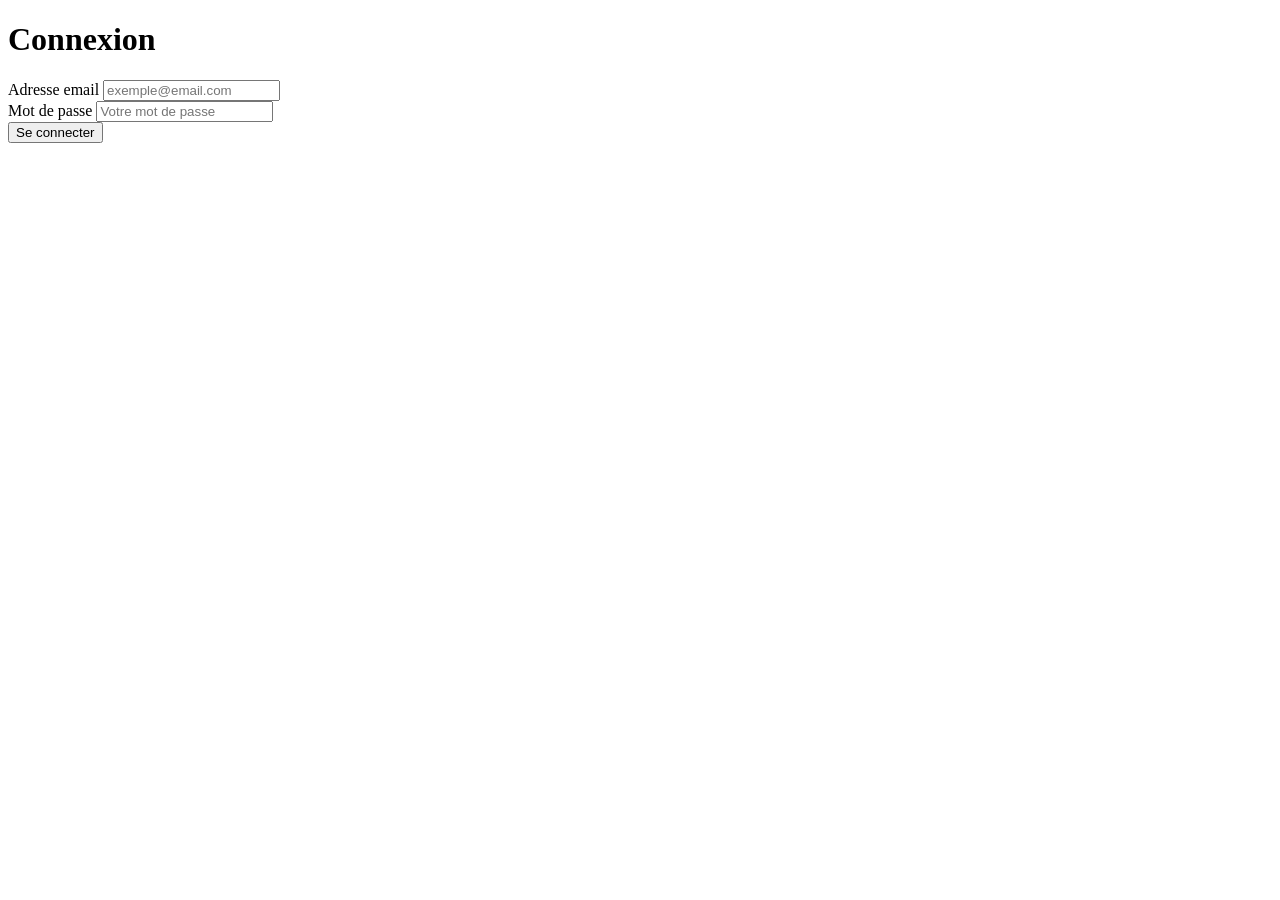
==== index.html @ b51314bd "Ajout page dashboard et du css" ====
<!DOCTYPE html>
<html lang="fr">
<head>
    <meta charset="UTF-8">
    <title>Connexion | TP Ticketing</title>

    <!-- relation  css style principale -->
    <link rel="stylesheet" href="css/style.css">
</head>

<body>

    <!-- la page de connexion -->
    <main class="login-container">

        <h1>Connexion</h1>

        <!-- Formulaire de connexion simple avec l'email et le mot de passe -->
        <form action="#" method="post">
            <div class="form-group">
                <label for="email">Adresse email</label>
                <input
                    type="email"
                    id="email"
                    name="email"
                    placeholder="exemple@email.com"
                    required
                >
            </div>
            <div class="form-group">
                <label for="password">Mot de passe</label>
                <input
                    type="password"
                    id="password"
                    name="password"
                    placeholder="Votre mot de passe"
                    required
                >
            </div>
            <button type="submit">Se connecter</button>

        </form>

    </main>

</body>
</html>
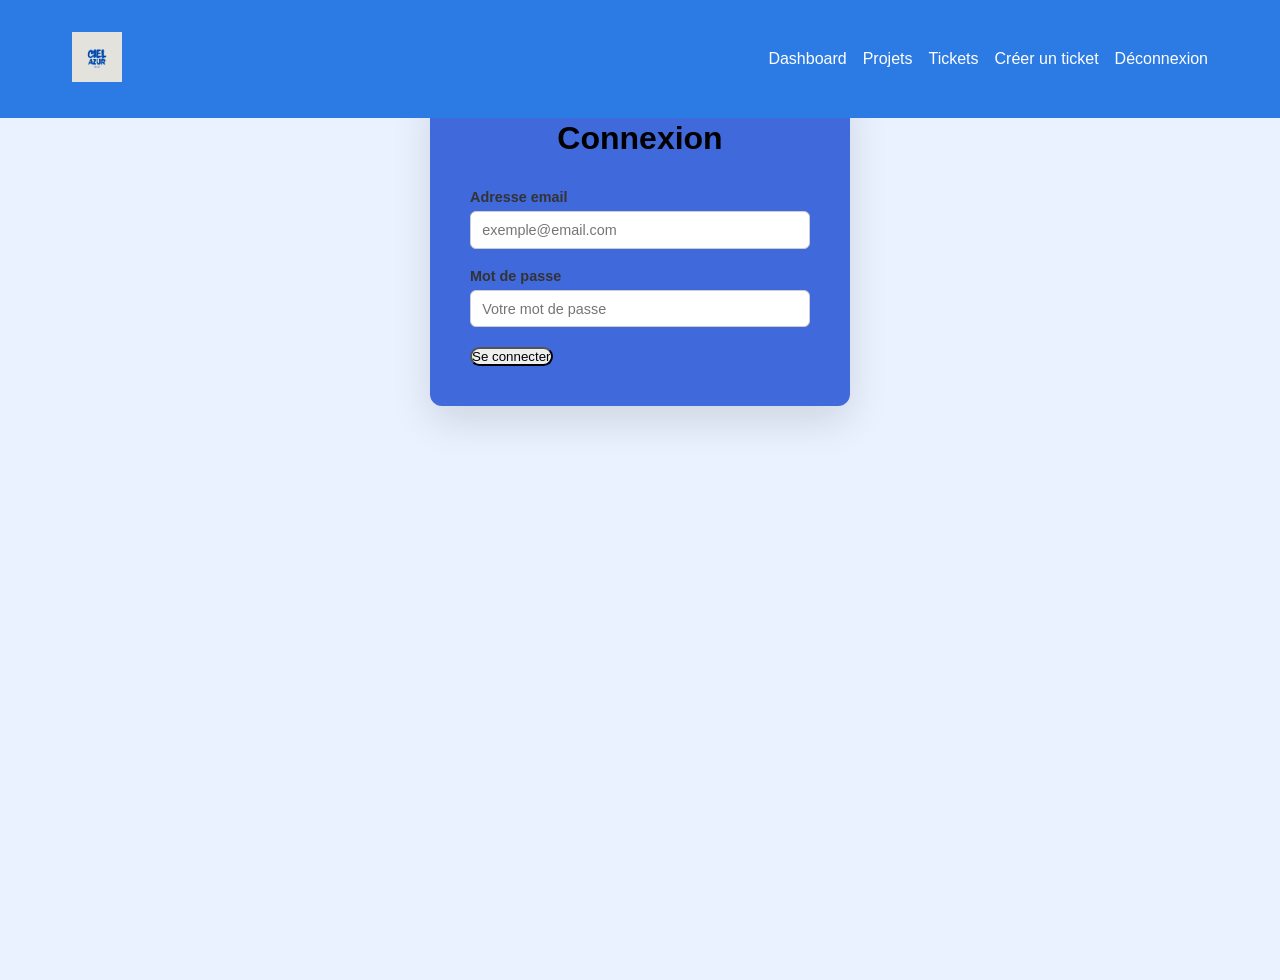
==== commit 9282d6f8: "Étape 1 terminée : pages statiques HTML/CSS du système de ticketing" ====
--- a/index.html
+++ b/index.html
@@ -8,8 +8,25 @@
     <link rel="stylesheet" href="css/style.css">
 </head>
 
-<body>
-
+<body class="login-page">
+<header class="main-header" style="position: fixed; top: 0; left: 0; right: 0; background-color: #2c7be5; z-index: 1000;">
+    <div class="header-content">
+        <!-- Logo -->
+      <div class="logo">
+    <a href="index.html">
+        <img src="assets/logo.png" alt="Logo">
+    </a>
+</div>
+        <!-- Menu -->
+        <nav>
+            <a href="dashboard.html">Dashboard</a>
+            <a href="projects.html">Projets</a>
+            <a href="tickets.html">Tickets</a>
+            <a href="ticket-create.html">Créer un ticket</a>
+            <a href="index.html">Déconnexion</a>
+        </nav>
+    </div>
+</header>
     <!-- la page de connexion -->
     <main class="login-container">
 
--- a/css/style.css
+++ b/css/style.css
@@ -0,0 +1,316 @@
+* {
+    box-sizing: border-box;
+    margin: 0;
+    padding: 0;
+    font-family: Arial, sans-serif;
+}
+/* =========================
+   PAGE LOGIN (ISOLEE)
+========================= */
+
+body.login-page {
+    background-color: #eaf2ff;
+    min-height: 100vh;
+}
+
+/* Header pleine largeur */
+.login-page .main-header {
+    width: 100%;
+    background-color: #2c7be5;
+}
+
+/* Contenu du header bien aligné */
+.login-page .header-content {
+    max-width: 1200px;
+    margin: 0 auto;
+    padding: 1rem 2rem;
+    display: flex;
+    justify-content: space-between;
+    align-items: center;
+}
+
+/* Zone centrale du login */
+.login-page .login-container {
+    max-width: 420px;
+    margin: 5rem auto 0;
+    background-color: rgb(64, 105, 219);
+    padding: 2.5rem;
+    border-radius: 12px;
+    box-shadow: 0 15px 40px rgba(0, 0, 0, 0.12);
+}
+
+/* Titre centré */
+.login-page .login-container h1 {
+    text-align: center;
+    margin-bottom: 2rem;
+}
+
+/* Bouton plus élégant */
+.login-page button {
+    border-radius: 10px;
+}
+
+/* Header avec logo + menu */
+.header-content {
+    display: flex;
+    align-items: center;
+    justify-content: space-between;
+}
+
+.logo img {
+    height: 50px;
+    object-fit: contain
+}
+
+
+
+
+
+.login-container h1 {
+    text-align: center;
+    margin-bottom: 1.5rem;
+}
+
+
+
+label {
+    display: block;
+    margin-bottom: 0.3rem;
+}
+
+input {
+    width: 100%;
+    padding: 0.5rem;
+}
+
+
+
+/* Header principal */
+.main-header {
+    background-color: #2c7be5;
+    padding: 1rem;
+}
+
+.main-header nav {
+    display: flex;
+    gap: 1rem;
+}
+
+.main-header a {
+    color: white;
+    text-decoration: none;
+}
+
+/* Dashboard */
+.dashboard {
+    padding: 2rem;
+}
+
+/* Section statistiques */
+.stats {
+    display: flex;
+    gap: 1rem;
+    margin-top: 2rem;
+}
+
+/* Cartes statistiques */
+.card {
+    background-color: #f4f6f8;
+    padding: 1.5rem;
+    border-radius: 6px;
+    width: 150px;
+    text-align: center;
+}
+/* Page projets */
+.projects {
+    padding: 2rem;
+}
+
+/* Tableau */
+.projects-table {
+    width: 100%;
+    border-collapse: collapse;
+    margin-top: 1.5rem;
+}
+
+.projects-table th,
+.projects-table td {
+    border: 1px solid #ddd;
+    padding: 0.8rem;
+    text-align: left;
+}
+
+.projects-table th {
+    background-color: #f4f6f8;
+}
+/* Page tickets */
+.tickets {
+    padding: 2rem;
+}
+
+/* Tableau des tickets */
+.tickets-table {
+    width: 100%;
+    border-collapse: collapse;
+    margin-top: 1.5rem;
+}
+
+.tickets-table th,
+.tickets-table td {
+    border: 1px solid #ddd;
+    padding: 0.8rem;
+    text-align: left;
+}
+
+.tickets-table th {
+    background-color: #f4f6f8;
+}
+/* Détail du ticket */
+.ticket-detail {
+    padding: 2rem;
+}
+
+.ticket-info p {
+    margin-bottom: 0.5rem;
+}
+
+.ticket-description,
+.ticket-time {
+    margin-top: 2rem;
+    background-color: #f4f6f8;
+    padding: 1.5rem;
+    border-radius: 8px;
+}
+/* =========================
+   PAGE CRÉATION DE TICKET
+========================= */
+
+.ticket-create {
+    padding: 2rem;
+}
+
+/* Titre de la page */
+.ticket-create h1 {
+    margin-bottom: 1.5rem;
+    color: #2c7be5;
+}
+
+/* =========================
+   FORMULAIRE
+========================= */
+
+.ticket-form {
+    width: 50%;
+    max-width: 600px;
+    background-color: #ffffff;
+    padding: 2rem;
+    border-radius: 10px;
+    box-shadow: 0 8px 20px rgba(0, 0, 0, 0.1);
+}
+
+/* Groupe label + champ */
+.form-group {
+    margin-bottom: 1.2rem;
+}
+
+/* Labels */
+.form-group label {
+    display: block;
+    margin-bottom: 0.4rem;
+    font-size: 0.9rem;
+    font-weight: bold;
+    color: #333;
+}
+
+/* Champs input, select, textarea */
+.form-group input,
+.form-group select,
+.form-group textarea {
+    width: 100%;
+    padding: 0.6rem 0.7rem;
+    border-radius: 6px;
+    border: 1px solid #ccc;
+    font-size: 0.9rem;
+}
+
+/* Focus utilisateur */
+.form-group input:focus,
+.form-group select:focus,
+.form-group textarea:focus {
+    outline: none;
+    border-color: #2c7be5;
+}
+
+/* Champ multiple (collaborateurs) */
+.form-group select[multiple] {
+    height: 90px;
+}
+
+/* =========================
+   BOUTON
+========================= */
+
+.ticket-form button {
+    width: 100%;
+    padding: 0.8rem;
+    margin-top: 1rem;
+    background-color: #2c7be5;
+    color: white;
+    border: none;
+    border-radius: 6px;
+    font-size: 1rem;
+    cursor: pointer;
+    transition: background-color 0.2s ease;
+}
+
+.ticket-form button:hover {
+    background-color: #1f66c1;
+}
+/* =========================
+   LAYOUT 2 COLONNES
+========================= */
+
+.ticket-layout {
+    display: flex;
+    gap: 2rem;
+    margin-top: 1.5rem;
+}
+
+/* Colonne droite : info */
+.ticket-info-box {
+    width: 50%;
+    max-width: 600px;
+    background-color: #ffffff;
+    padding: 2rem;
+    border-radius: 10px;
+    box-shadow: 0 8px 20px rgba(0, 0, 0, 0.1);
+
+/* Image */
+.ticket-info-box img {
+    width: 100%;
+    margin-bottom: 1rem;
+}
+
+/* Titre info */
+.ticket-info-box h2 {
+    color: #2c7be5;
+    margin-bottom: 1rem;
+}
+
+/* Texte info */
+.ticket-info-box p {
+    font-size: 0.9rem;
+    color: #333;
+    margin-bottom: 0.8rem;
+}
+
+/* Responsive */
+@media (max-width: 900px) {
+    .ticket-layout {
+        flex-direction: column;
+    }
+
+    .ticket-info-box {
+        max-width: 100%;
+    }
+}
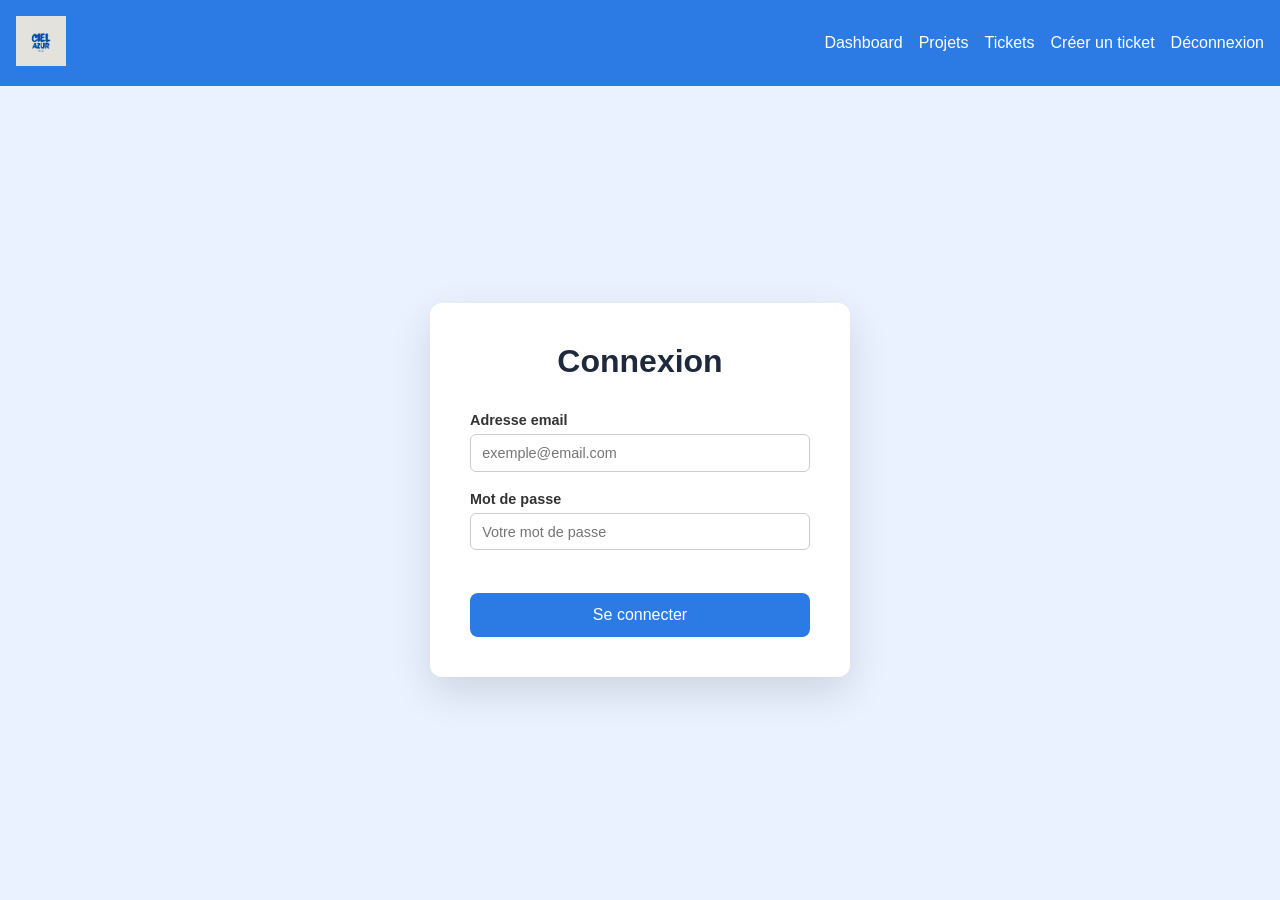
==== commit 7d98c20d: "mise a jour de la page de la page projet" ====
--- a/index.html
+++ b/index.html
@@ -3,20 +3,23 @@
 <head>
     <meta charset="UTF-8">
     <title>Connexion | TP Ticketing</title>
-
-    <!-- relation  css style principale -->
     <link rel="stylesheet" href="css/style.css">
 </head>
 
-<body class="login-page">
-<header class="main-header" style="position: fixed; top: 0; left: 0; right: 0; background-color: #2c7be5; z-index: 1000;">
+<body style="background-color: #eaf2ff;">
+
+<!-- Navigation -->
+<header class="main-header"
+        style="position: fixed; top: 0; left: 0; right: 0; background-color: #2c7be5; z-index: 1000;">
     <div class="header-content">
+
         <!-- Logo -->
-      <div class="logo">
-    <a href="index.html">
-        <img src="assets/logo.png" alt="Logo">
-    </a>
-</div>
+        <div class="logo">
+            <a href="index.html">
+                <img src="assets/logo.png" alt="Logo">
+            </a>
+        </div>
+
         <!-- Menu -->
         <nav>
             <a href="dashboard.html">Dashboard</a>
@@ -25,40 +28,68 @@
             <a href="ticket-create.html">Créer un ticket</a>
             <a href="index.html">Déconnexion</a>
         </nav>
+
     </div>
 </header>
-    <!-- la page de connexion -->
-    <main class="login-container">
 
-        <h1>Connexion</h1>
+<!-- Contenu principal -->
+<main style="
+    min-height: calc(100vh - 80px);
+    display: flex;
+    justify-content: center;
+    align-items: center;
+    margin-top: 80px;
+">
 
-        <!-- Formulaire de connexion simple avec l'email et le mot de passe -->
-        <form action="#" method="post">
+    <!-- Carte de connexion -->
+    <div style="
+        background-color: white;
+        padding: 2.5rem;
+        width: 100%;
+        max-width: 420px;
+        border-radius: 12px;
+        box-shadow: 0 15px 40px rgba(0,0,0,0.12);
+    ">
+
+        <h1 style="
+            text-align: center;
+            margin-bottom: 2rem;
+            color: #1e293b;
+        ">
+            Connexion
+        </h1>
+
+        <form>
+
             <div class="form-group">
-                <label for="email">Adresse email</label>
-                <input
-                    type="email"
-                    id="email"
-                    name="email"
-                    placeholder="exemple@email.com"
-                    required
-                >
+                <label>Adresse email</label>
+                <input type="email" placeholder="exemple@email.com">
             </div>
+
             <div class="form-group">
-                <label for="password">Mot de passe</label>
-                <input
-                    type="password"
-                    id="password"
-                    name="password"
-                    placeholder="Votre mot de passe"
-                    required
-                >
+                <label>Mot de passe</label>
+                <input type="password" placeholder="Votre mot de passe">
             </div>
-            <button type="submit">Se connecter</button>
+
+            <button style="
+                width: 100%;
+                margin-top: 1.5rem;
+                padding: 0.8rem;
+                background-color: #2c7be5;
+                color: white;
+                border: none;
+                border-radius: 8px;
+                font-size: 1rem;
+                cursor: pointer;
+            ">
+                Se connecter
+            </button>
 
         </form>
 
-    </main>
+    </div>
+
+</main>
 
 </body>
 </html>
--- a/css/style.css
+++ b/css/style.css
@@ -121,28 +121,10 @@
     width: 150px;
     text-align: center;
 }
-/* Page projets */
-.projects {
-    padding: 2rem;
-}
+
 
 /* Tableau */
-.projects-table {
-    width: 100%;
-    border-collapse: collapse;
-    margin-top: 1.5rem;
-}
-
-.projects-table th,
-.projects-table td {
-    border: 1px solid #ddd;
-    padding: 0.8rem;
-    text-align: left;
-}
-
-.projects-table th {
-    background-color: #f4f6f8;
-}
+
 /* Page tickets */
 .tickets {
     padding: 2rem;
@@ -284,7 +266,7 @@
     padding: 2rem;
     border-radius: 10px;
     box-shadow: 0 8px 20px rgba(0, 0, 0, 0.1);
-
+}
 /* Image */
 .ticket-info-box img {
     width: 100%;
@@ -314,3 +296,325 @@
         max-width: 100%;
     }
 }
+/* =========================
+   DASHBOARD KPI – TICKETING
+========================= */
+
+.dashboard {
+    background-color: #eaf2ff;
+    min-height: 100vh;
+}
+
+/* KPI */
+.kpi-grid {
+    display: grid;
+    grid-template-columns: repeat(auto-fit, minmax(200px, 1fr));
+    gap: 1.5rem;
+    margin-bottom: 2rem;
+}
+
+.kpi-card {
+    background-color: white;
+    padding: 1.2rem;
+    border-radius: 10px;
+    box-shadow: 0 6px 18px rgba(0,0,0,0.08);
+}
+
+.kpi-title {
+    font-size: 0.85rem;
+    color: #555;
+}
+
+.kpi-value {
+    font-size: 1.8rem;
+    color: #2c7be5;
+}
+
+/* Ligne centrale */
+.dashboard-row {
+    display: grid;
+    grid-template-columns: 1fr 2fr 1fr;
+    gap: 1.5rem;
+    margin-bottom: 2rem;
+}
+
+/* Panels */
+.panel {
+    background-color: white;
+    padding: 1.5rem;
+    border-radius: 10px;
+    box-shadow: 0 6px 18px rgba(0,0,0,0.08);
+}
+
+.panel.highlight {
+    background-color: #2ccbc3;
+    color: white;
+}
+
+.big-number {
+    font-size: 3rem;
+    font-weight: bold;
+    text-align: center;
+}
+
+/* Statuts */
+.status-row {
+    display: grid;
+    grid-template-columns: 80px 1fr 30px;
+    align-items: center;
+    gap: 0.5rem;
+    margin-bottom: 0.8rem;
+}
+
+.bar {
+    background-color: #eee;
+    height: 8px;
+    border-radius: 4px;
+}
+
+.bar-fill {
+    height: 100%;
+    border-radius: 4px;
+}
+
+.bar-fill.green { background-color: #22c55e; }
+.bar-fill.blue { background-color: #2c7be5; }
+
+/* Top list */
+.top-list {
+    list-style: none;
+    padding: 0;
+}
+
+.top-list li {
+    display: flex;
+    justify-content: space-between;
+    margin-bottom: 0.6rem;
+}
+
+/* Performance */
+.panel.full {
+    margin-top: 2rem;
+}
+
+.fake-chart {
+    display: flex;
+    gap: 0.6rem;
+    align-items: flex-end;
+    height: 200px;
+    margin-top: 1rem;
+}
+
+.chart-bar {
+    width: 30px;
+    background-color: #2c7be5;
+    border-radius: 4px 4px 0 0;
+}
+
+.chart-legend {
+    margin-top: 0.8rem;
+    font-size: 0.85rem;
+    color: #555;
+}
+
+/* Responsive */
+@media (max-width: 900px) {
+    .dashboard-row {
+        grid-template-columns: 1fr;
+    }
+}
+/* Titres des sections dashboard */
+.dashboard h1 {
+    font-size: 1.8rem;
+    margin-bottom: 2rem;
+    color: #1e293b;
+}
+
+.panel h3 {
+    font-size: 1.1rem;
+    font-weight: 600;
+    margin-bottom: 1rem;
+    color: #1e293b;
+    border-left: 4px solid #2c7be5;
+    padding-left: 0.6rem;
+}
+/* Graphiques combinés */
+.charts-row {
+    display: grid;
+    grid-template-columns: 1fr 1fr;
+    gap: 2rem;
+    align-items: center;
+}
+
+.fake-chart.line {
+    height: 200px;
+}
+
+.line-chart {
+    width: 100%;
+    height: 100%;
+}
+
+/* Texte d'analyse */
+.chart-analysis {
+    margin-top: 1rem;
+    font-size: 0.95rem;
+    color: #475569;
+    font-style: italic;
+}
+/*/* =========================
+   COMBO CHART (BARRES + LIGNE)
+========================= */
+
+.combo-chart {
+    width: 100%;
+    max-width: 750px;
+    height: auto;
+    margin-top: 1rem;
+}
+
+/* Grille */
+.grid line {
+    stroke: #e5e7eb;
+    stroke-width: 1;
+}
+
+/* Axes */
+.axis text {
+    font-size: 12px;
+    fill: #475569;
+}
+
+/* Barres */
+.bars rect {
+    fill: #2c7be5;
+    opacity: 0.85;
+    rx: 3;
+}
+
+/* Courbe */
+.line.solved {
+    fill: none;
+    stroke: #22c55e;
+    stroke-width: 3;
+}
+
+/* Points */
+.points circle {
+    fill: #22c55e;
+}
+
+/* Légende */
+.legend text {
+    font-size: 12px;
+    fill: #334155;
+}
+
+/* Analyse */
+.chart-analysis {
+    margin-top: 1rem;
+    font-size: 0.95rem;
+    color: #475569;
+    font-style: italic;
+}
+.line {
+    fill: none;
+}
+
+/* Page projets – style moderne */
+.page-title {
+    font-size: 1.8rem;
+    margin-bottom: 0.3rem;
+    text-align: center;
+}
+
+.page-subtitle {
+    color: #64748b;
+    margin-bottom: 2.5rem;
+    text-align: center;
+}
+
+.projects-grid {
+    display: grid;
+    grid-template-columns: repeat(auto-fill, minmax(360px, 1fr));
+    gap: 2rem;
+}
+
+/* Cartes plus grandes */
+.project-card {
+    background: white;
+    padding: 2rem;
+    border-radius: 16px;
+    box-shadow: 0 12px 30px rgba(0,0,0,0.1);
+    min-height: 240px;
+}
+
+
+/* Header projet */
+.project-header {
+    display: flex;
+    justify-content: space-between;
+    align-items: center;
+}
+
+.project-header h2 {
+    font-size: 1.2rem;
+}
+
+/* Badges */
+.badge {
+    font-size: 0.7rem;
+    padding: 0.3rem 0.6rem;
+    border-radius: 999px;
+    color: white;
+}
+
+.badge.active {
+    background-color: #22c55e;
+}
+
+.badge.warning {
+    background-color: #f59e0b;
+}
+
+/* Infos projet */
+.project-client,
+.project-collab {
+    font-size: 0.9rem;
+    color: #475569;
+}
+
+/* Heures */
+.hours span {
+    font-size: 0.85rem;
+}
+
+.progress {
+    background: #e5e7eb;
+    border-radius: 999px;
+    height: 8px;
+    overflow: hidden;
+    margin-top: 4px;
+}
+
+.progress-fill {
+    background: #2c7be5;
+    height: 100%;
+}
+
+.progress-fill.danger {
+    background: #ef4444;
+}
+
+/* Actions */
+.project-actions {
+    margin-top: auto;
+}
+
+.btn-link {
+    display: inline-block;
+    margin-top: 0.8rem;
+    text-decoration: none;
+    color: #2c7be5;
+    font-weight: 500;
+}
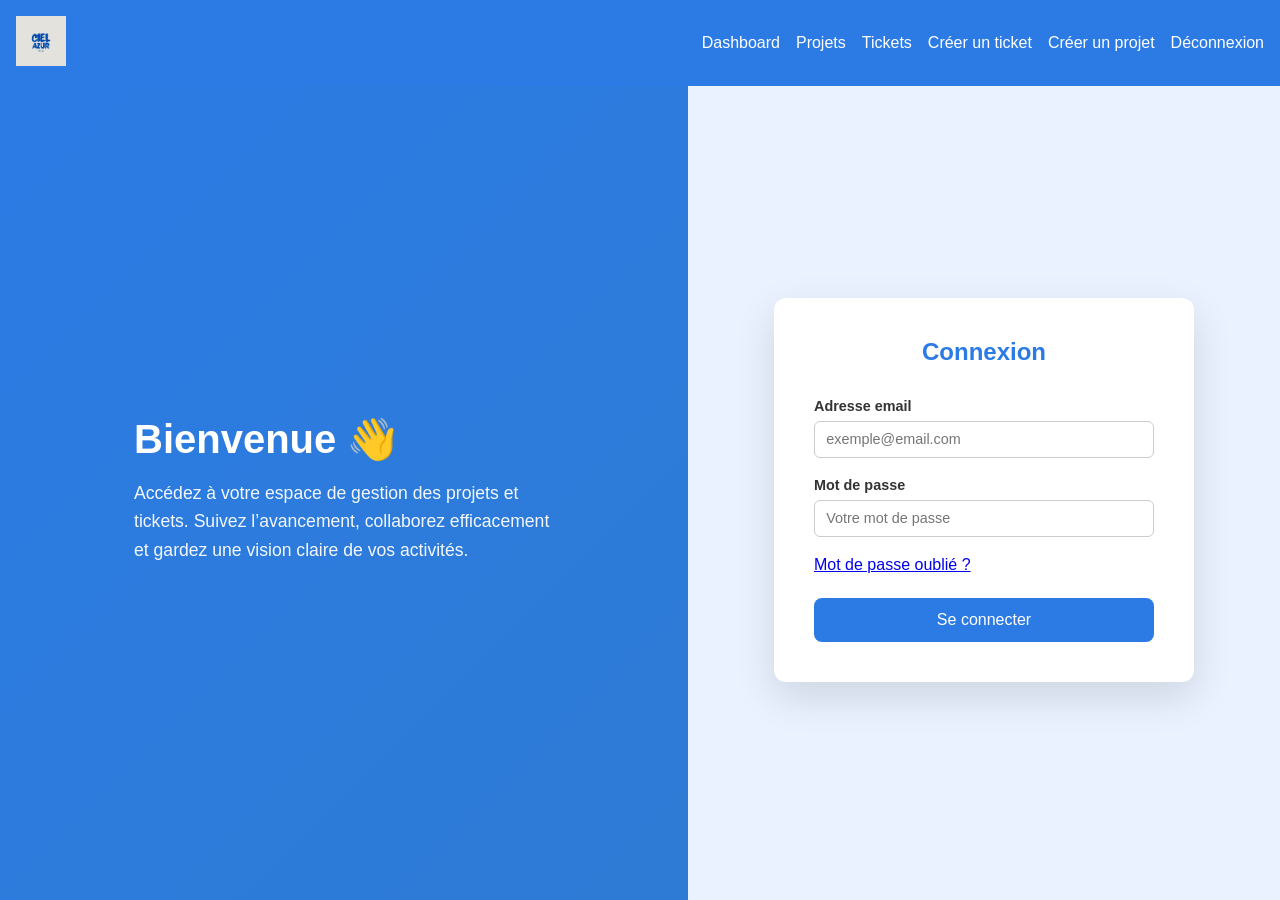
==== commit a531d38d: "creation de projet et detail de projet" ====
--- a/index.html
+++ b/index.html
@@ -26,6 +26,7 @@
             <a href="projects.html">Projets</a>
             <a href="tickets.html">Tickets</a>
             <a href="ticket-create.html">Créer un ticket</a>
+            <a href="project-create.html">Créer un projet</a>
             <a href="index.html">Déconnexion</a>
         </nav>
 
@@ -33,61 +34,106 @@
 </header>
 
 <!-- Contenu principal -->
+<!-- Contenu principal -->
 <main style="
     min-height: calc(100vh - 80px);
     display: flex;
-    justify-content: center;
-    align-items: center;
     margin-top: 80px;
 ">
 
-    <!-- Carte de connexion -->
-    <div style="
-        background-color: white;
-        padding: 2.5rem;
-        width: 100%;
-        max-width: 420px;
-        border-radius: 12px;
-        box-shadow: 0 15px 40px rgba(0,0,0,0.12);
+    <!-- PANNEAU BLEU GAUCHE -->
+    <section style="
+        flex: 1;
+        background: linear-gradient(135deg, #2c7be5, #2d7bd4);
+        color: white;
+        display: flex;
+        justify-content: center;
+        align-items: center;
+        padding: 3rem;
     ">
 
-        <h1 style="
-            text-align: center;
-            margin-bottom: 2rem;
-            color: #1e293b;
+        <div style="max-width: 420px;">
+            <h1 style="
+                font-size: 2.5rem;
+                margin-bottom: 1rem;
+            ">
+                Bienvenue 👋
+            </h1>
+
+            <p style="
+                font-size: 1.1rem;
+                line-height: 1.6;
+                opacity: 0.95;
+            ">
+                Accédez à votre espace de gestion des projets et tickets.
+                Suivez l’avancement, collaborez efficacement et gardez
+                une vision claire de vos activités.
+            </p>
+        </div>
+
+    </section>
+
+    <!-- ZONE CONNEXION DROITE -->
+    <section style="
+        flex: 1;
+        background-color: #eaf2ff;
+        display: flex;
+        justify-content: center;
+        align-items: center;
+    ">
+
+        <!-- Carte de connexion -->
+        <div style="
+            background-color: white;
+            padding: 2.5rem;
+            width: 100%;
+            max-width: 420px;
+            border-radius: 12px;
+            box-shadow: 0 15px 40px rgba(0,0,0,0.12);
         ">
-            Connexion
-        </h1>
 
-        <form>
+            <h1 style="
+                text-align: center;
+                margin-bottom: 2rem;
+                color: #2c7be5;
+            ">
+                Connexion
+            </h1>
 
-            <div class="form-group">
-                <label>Adresse email</label>
-                <input type="email" placeholder="exemple@email.com">
-            </div>
+            <form>
 
-            <div class="form-group">
-                <label>Mot de passe</label>
-                <input type="password" placeholder="Votre mot de passe">
-            </div>
+                <div class="form-group">
+                    <label>Adresse email</label>
+                    <input type="email" placeholder="exemple@email.com">
+                </div>
 
-            <button style="
-                width: 100%;
-                margin-top: 1.5rem;
-                padding: 0.8rem;
-                background-color: #2c7be5;
-                color: white;
-                border: none;
-                border-radius: 8px;
-                font-size: 1rem;
-                cursor: pointer;
-            ">
-                Se connecter
-            </button>
+                <div class="form-group">
+                    <label>Mot de passe</label>
+                    <input type="password" placeholder="Votre mot de passe">
+                </div>
+<div class="forgot-password">
+    <a href="#">Mot de passe oublié ?</a>
+</div>
 
-        </form>
+                <button style="
+                    width: 100%;
+                    margin-top: 1.5rem;
+                    padding: 0.8rem;
+                    background-color: #2c7be5;
+                    color: white;
+                    border: none;
+                    border-radius: 8px;
+                    font-size: 1rem;
+                    cursor: pointer;
+                ">
+                    Se connecter
+                </button>
 
-    </div>
+            </form>
+
+        </div>
+
+    </section>
 
 </main>
 
--- a/css/style.css
+++ b/css/style.css
@@ -127,6 +127,7 @@
 
 /* Page tickets */
 .tickets {
+    margin-top: 100px; 
     padding: 2rem;
 }
 
@@ -526,6 +527,13 @@
     font-size: 1.8rem;
     margin-bottom: 0.3rem;
     text-align: center;
+    padding: 0.6rem 1.2rem;
+    border: 2px solid #2c7be5;
+    border-radius: 12px;
+    margin: 0 auto 1rem auto ;
+    display: flex;    justify-content: center;
+    align-items: center;
+
 }
 
 .page-subtitle {
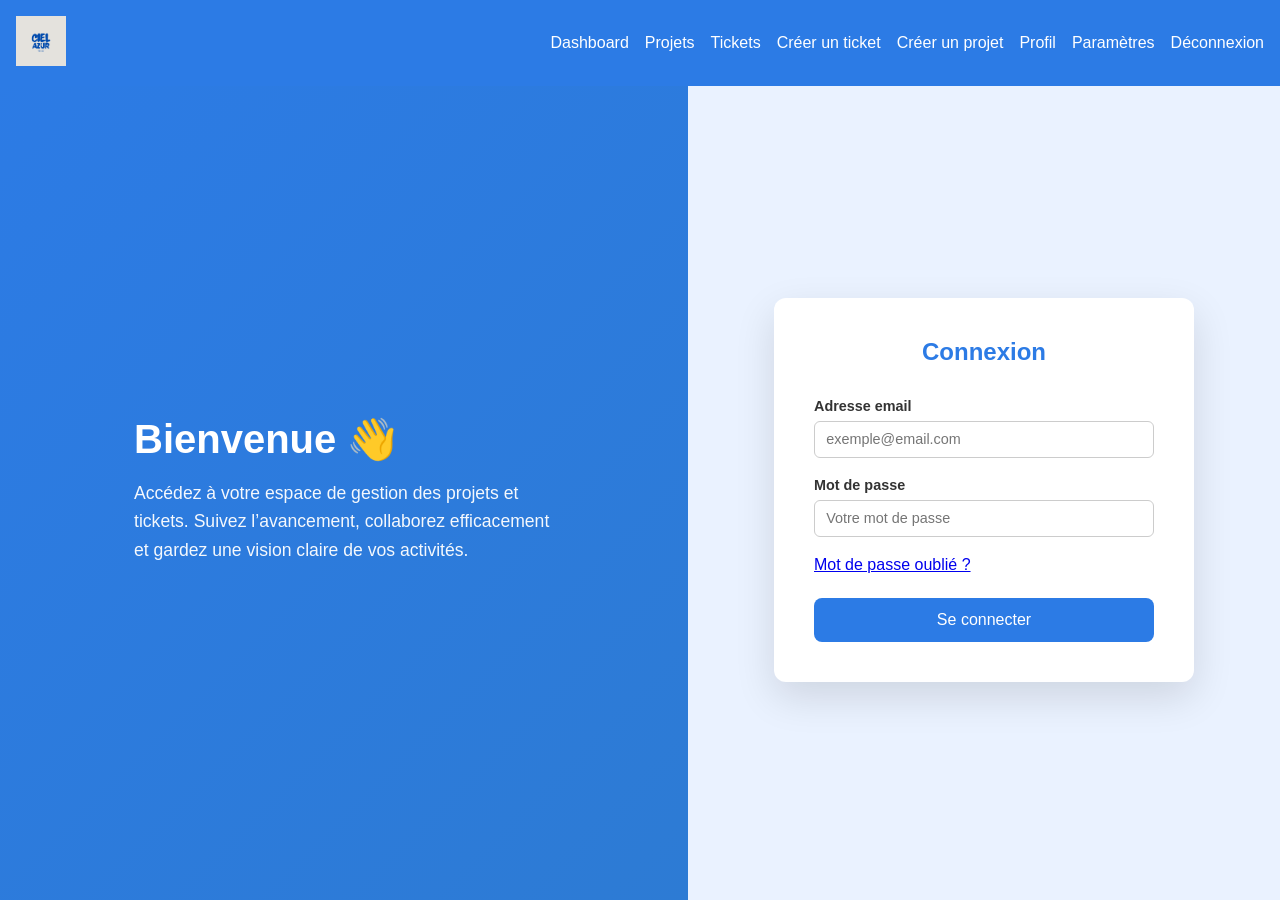
==== commit f1c0c508: "creation des page profile, forgot password register et setting  .htlm" ====
--- a/index.html
+++ b/index.html
@@ -21,12 +21,14 @@
         </div>
 
         <!-- Menu -->
-        <nav>
+      <nav>
             <a href="dashboard.html">Dashboard</a>
             <a href="projects.html">Projets</a>
             <a href="tickets.html">Tickets</a>
             <a href="ticket-create.html">Créer un ticket</a>
             <a href="project-create.html">Créer un projet</a>
+            <a href="profile.html">Profil</a>
+            <a href="setting.html">Paramètres</a>
             <a href="index.html">Déconnexion</a>
         </nav>
 
--- a/css/style.css
+++ b/css/style.css
@@ -227,6 +227,87 @@
 /* Champ multiple (collaborateurs) */
 .form-group select[multiple] {
     height: 90px;
+}
+/* =========================
+   PAGE DÉTAIL DU TICKET
+========================= */
+
+.ticket-detail {
+    margin-top: 100px;
+    padding: 2rem;
+    background-color: #eaf2ff;
+    min-height: calc(100vh - 100px);
+}
+
+/* Titre principal */
+.ticket-detail h1 {
+    text-align: center;
+    margin-bottom: 2rem;
+    font-size: 1.8rem;
+    color: #1e293b;
+}
+
+/* Bloc infos générales */
+.ticket-info {
+    display: grid;
+    grid-template-columns: repeat(auto-fit, minmax(220px, 1fr));
+    gap: 1rem;
+    background-color: white;
+    padding: 1.5rem;
+    border-radius: 14px;
+    box-shadow: 0 10px 25px rgba(0,0,0,0.08);
+    margin-bottom: 2rem;
+}
+
+.ticket-info p {
+    background-color: #f8fafc;
+    padding: 0.8rem 1rem;
+    border-radius: 10px;
+    font-size: 0.95rem;
+}
+
+.ticket-info strong {
+    color: #2c7be5;
+}
+
+/* Sections (description / temps) */
+.ticket-description,
+.ticket-time {
+    background-color: white;
+    padding: 1.8rem;
+    border-radius: 14px;
+    box-shadow: 0 10px 25px rgba(0,0,0,0.08);
+    margin-bottom: 2rem;
+}
+
+/* Titres des sections */
+.ticket-description h2,
+.ticket-time h2 {
+    font-size: 1.2rem;
+    margin-bottom: 1rem;
+    color: #1e293b;
+    border-left: 4px solid #2c7be5;
+    padding-left: 0.6rem;
+}
+
+/* Texte description */
+.ticket-description p {
+    line-height: 1.6;
+    color: #334155;
+}
+
+/* Temps passé mis en valeur */
+.ticket-time p {
+    font-size: 1.1rem;
+    font-weight: bold;
+    color: #1e293b;
+}
+
+/* Responsive */
+@media (max-width: 768px) {
+    .ticket-detail {
+        padding: 1rem;
+    }
 }
 
 /* =========================
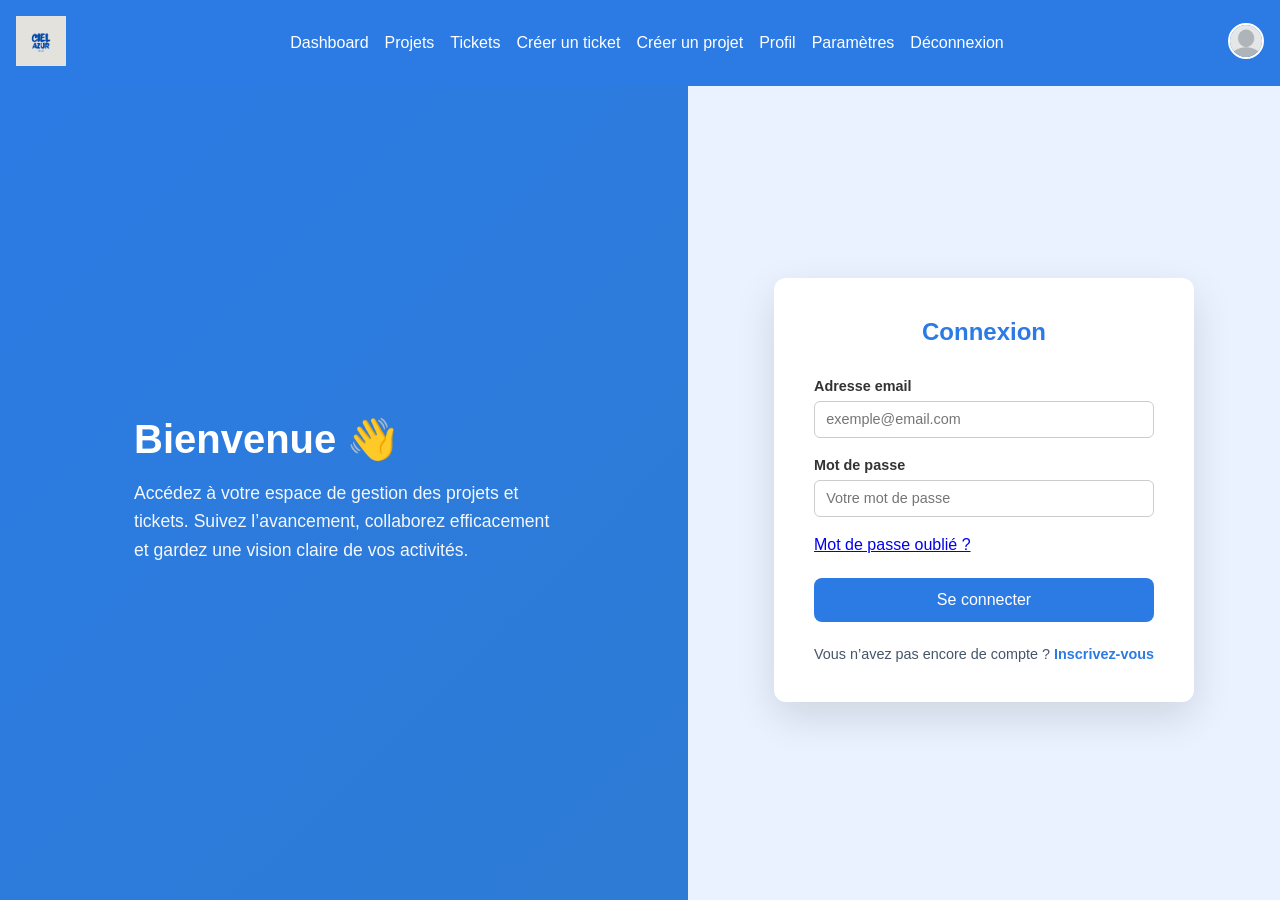
==== commit 63444ff8: "etape 2 integration de java script" ====
--- a/index.html
+++ b/index.html
@@ -31,6 +31,30 @@
             <a href="setting.html">Paramètres</a>
             <a href="index.html">Déconnexion</a>
         </nav>
+<div class="profile-menu">
+
+    <!-- Avatar -->
+    <img
+        src="assets/photo-avatar-profil.png"
+        alt="Profil"
+        class="profile-avatar"
+        id="profileToggle"
+    >
+
+    <!-- Menu déroulant -->
+    <div class="profile-dropdown" id="profileDropdown">
+        <div class="profile-info">
+            <strong>Madeleine Biaye</strong>
+            <span>Collaborateur</span>
+        </div>
+
+        <a href="profile.html">👤 Profil</a>
+        <a href="settings.html">⚙️ Paramètres</a>
+        <hr>
+        <a href="index.html" class="logout">🚪 Déconnexion</a>
+    </div>
+
+</div>
 
     </div>
 </header>
@@ -114,7 +138,7 @@
                     <input type="password" placeholder="Votre mot de passe">
                 </div>
 <div class="forgot-password">
-    <a href="#">Mot de passe oublié ?</a>
+    <a href="forgot-password.html">Mot de passe oublié ?</a>
 </div>
 
                 <button style="
@@ -130,6 +154,21 @@
                 ">
                     Se connecter
                 </button>
+<p style="
+    margin-top: 1.5rem;
+    text-align: center;
+    font-size: 0.9rem;
+    color: #475569;
+">
+    Vous n’avez pas encore de compte ?
+    <a href="register.html" style="
+        color: #2c7be5;
+        font-weight: 600;
+        text-decoration: none;
+    ">
+        Inscrivez-vous
+    </a>
+</p>
 
             </form>
 
--- a/css/style.css
+++ b/css/style.css
@@ -707,3 +707,110 @@
     color: #2c7be5;
     font-weight: 500;
 }
+#form-message {
+    margin-bottom: 1rem;
+    padding: 0.8rem;
+    border-radius: 6px;
+    font-size: 0.9rem;
+    display: none;
+}
+
+#form-message.error {
+    background-color: #fee2e2;
+    color: #991b1b;
+}
+
+#form-message.success {
+    background-color: #dcfce7;
+    color: #166534;
+}
+
+#form-message.info {
+    background-color: #e0f2fe;
+    color: #075985;
+}
+@media (max-width: 768px) {
+    .ticket-layout {
+        flex-direction: column;
+    }
+
+    .ticket-form,
+    .ticket-info-box {
+        max-width: 100%;
+    }
+}
+/* Champ invalide */
+.input-error {
+    border: 2px solid #dc2626;
+    background-color: #fee2e2;
+}
+
+/* Champ valide */
+.input-success {
+    border: 2px solid #16a34a;
+}
+
+
+
+/* Profil menu */
+.profile-menu {
+    position: relative;
+}
+
+/* Avatar */
+.profile-avatar {
+    width: 36px;
+    height: 36px;
+    border-radius: 50%;
+    cursor: pointer;
+    border: 2px solid white;
+}
+
+/* Menu déroulant */
+.profile-dropdown {
+    position: absolute;
+    right: 0;
+    top: 50px;
+    width: 220px;
+    background: white;
+    border-radius: 12px;
+    box-shadow: 0 10px 30px rgba(0,0,0,0.15);
+    padding: 0.8rem;
+    display: none;
+    z-index: 2000;
+}
+
+/* Infos utilisateur */
+.profile-info {
+    margin-bottom: 0.6rem;
+}
+
+.profile-info span {
+    font-size: 0.8rem;
+    color: #64748b;
+}
+
+/* Liens */
+.profile-dropdown a {
+    display: block;
+    padding: 0.5rem;
+    text-decoration: none;
+    color: #1e293b;
+    border-radius: 6px;
+    font-size: 0.9rem;
+}
+
+.profile-dropdown a:hover {
+    background-color: #f1f5f9;
+}
+
+.profile-dropdown .logout {
+    color: #dc2626;
+}
+
+/* Séparateur */
+.profile-dropdown hr {
+    border: none;
+    border-top: 1px solid #e5e7eb;
+    margin: 0.4rem 0;
+}
